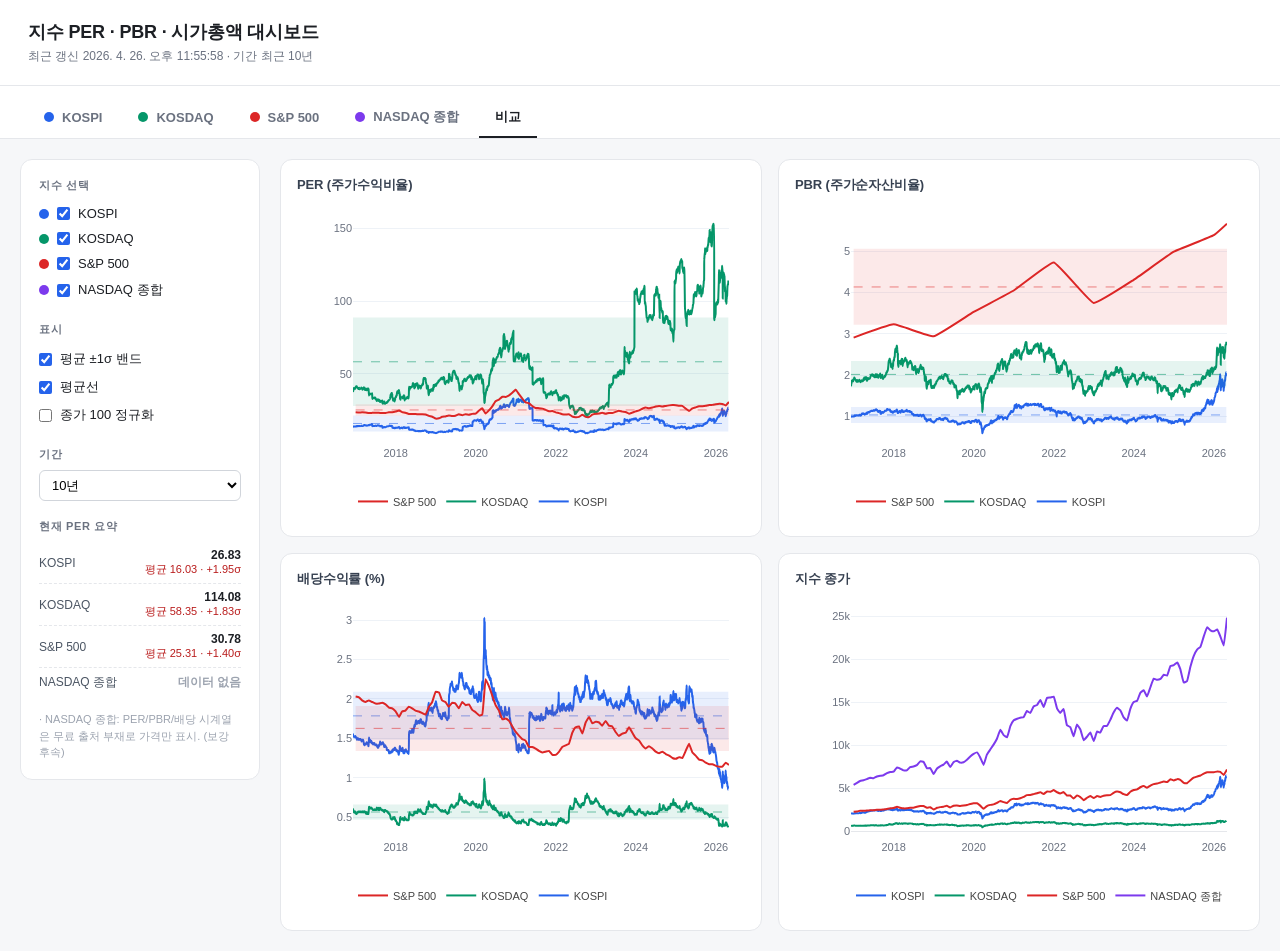
==== index.html @ de661b66 "feat: KOSPI/KOSDAQ/S&P 500/NASDAQ 종합 4지수 PER·PBR 대시보드 초기 빌드 - 정적 페이지 구조 (HTML + Plotly + JSON 데이터) —" ====
<!DOCTYPE html>
<html lang="ko">
<head>
<meta charset="UTF-8">
<title>지수 PER · PBR 대시보드</title>
<meta name="viewport" content="width=device-width, initial-scale=1">
<link rel="stylesheet" href="style.css?v=6">
<meta http-equiv="Cache-Control" content="no-cache, no-store, must-revalidate">
<meta http-equiv="Pragma" content="no-cache">
<meta http-equiv="Expires" content="0">
<script src="https://cdn.plot.ly/plotly-2.35.2.min.js"></script>
</head>
<body>
<header>
  <div>
    <h1>지수 PER · PBR · 시가총액 대시보드</h1>
    <p class="updated">최근 갱신 <span id="updated">-</span> · 기간 최근 10년</p>
  </div>
</header>

<nav class="tabs">
  <button class="tab" data-mode="kospi"><span class="dot" style="background:#2563eb"></span>KOSPI</button>
  <button class="tab" data-mode="kosdaq"><span class="dot" style="background:#059669"></span>KOSDAQ</button>
  <button class="tab" data-mode="sp500"><span class="dot" style="background:#dc2626"></span>S&amp;P 500</button>
  <button class="tab" data-mode="nasdaq"><span class="dot" style="background:#7c3aed"></span>NASDAQ 종합</button>
  <button class="tab is-active" data-mode="compare">비교</button>
</nav>

<main>
  <aside class="sidebar">
    <div id="panel-compare" class="mode-panel">
      <h2>지수 선택</h2>
      <label><span class="dot" style="background:#2563eb"></span><input type="checkbox" data-key="kospi" checked> KOSPI</label>
      <label><span class="dot" style="background:#059669"></span><input type="checkbox" data-key="kosdaq" checked> KOSDAQ</label>
      <label><span class="dot" style="background:#dc2626"></span><input type="checkbox" data-key="sp500" checked> S&amp;P 500</label>
      <label><span class="dot" style="background:#7c3aed"></span><input type="checkbox" data-key="nasdaq" checked> NASDAQ 종합</label>
    </div>

    <h2>표시</h2>
    <label><input type="checkbox" id="opt-band" checked> 평균 ±1σ 밴드</label>
    <label><input type="checkbox" id="opt-mean" checked> 평균선</label>
    <label><input type="checkbox" id="opt-norm"> 종가 100 정규화</label>

    <h2>기간</h2>
    <select id="opt-period">
      <option value="10">10년</option>
      <option value="5">5년</option>
      <option value="3">3년</option>
      <option value="1">1년</option>
    </select>

    <h2 id="summary-title">현재 PER 요약</h2>
    <div id="summary"></div>

    <p class="note" id="note"></p>
  </aside>

  <section class="charts">
    <div class="chart-card" data-metric="per">
      <h3>PER (주가수익비율)</h3>
      <div id="chart-per"></div>
    </div>
    <div class="chart-card" data-metric="pbr">
      <h3>PBR (주가순자산비율)</h3>
      <div id="chart-pbr"></div>
    </div>
    <div class="chart-card" data-metric="div_yield">
      <h3>배당수익률 (%)</h3>
      <div id="chart-div"></div>
    </div>
    <div class="chart-card" data-metric="close">
      <h3>지수 종가</h3>
      <div id="chart-close"></div>
    </div>
  </section>
</main>

<script src="app.js?v=6"></script>
</body>
</html>
---- style.css ----
* { box-sizing: border-box; margin: 0; padding: 0; }

body {
  font-family: -apple-system, BlinkMacSystemFont, "Segoe UI", "Apple SD Gothic Neo",
               "Malgun Gothic", "맑은 고딕", sans-serif;
  color: #1c1f24;
  background: #f6f7f9;
  min-height: 100vh;
}

header {
  padding: 20px 28px;
  background: #fff;
  border-bottom: 1px solid #e5e7eb;
}
header h1 { font-size: 18px; font-weight: 700; letter-spacing: -0.01em; }
header .updated { font-size: 12px; color: #6b7280; margin-top: 4px; }

.tabs {
  display: flex;
  gap: 4px;
  padding: 12px 28px 0;
  background: #fff;
  border-bottom: 1px solid #e5e7eb;
  max-width: 1600px;
  margin: 0 auto;
  overflow-x: auto;
}
.tab {
  background: transparent;
  border: none;
  padding: 10px 16px;
  font-size: 13px;
  font-weight: 600;
  color: #6b7280;
  cursor: pointer;
  display: inline-flex;
  align-items: center;
  gap: 8px;
  border-bottom: 2px solid transparent;
  transition: color .15s, border-color .15s;
  font-family: inherit;
  white-space: nowrap;
}
.tab:hover { color: #1c1f24; }
.tab.is-active {
  color: #1c1f24;
  border-bottom-color: #1c1f24;
}

main {
  display: grid;
  grid-template-columns: 240px 1fr;
  gap: 20px;
  padding: 20px;
  max-width: 1600px;
  margin: 0 auto;
}

.sidebar {
  background: #fff;
  border-radius: 12px;
  padding: 18px;
  height: fit-content;
  border: 1px solid #e5e7eb;
  position: sticky;
  top: 20px;
}
.sidebar h2 {
  font-size: 11px;
  text-transform: uppercase;
  letter-spacing: 0.06em;
  color: #6b7280;
  margin-top: 18px;
  margin-bottom: 8px;
  font-weight: 600;
}
.sidebar h2:first-child { margin-top: 0; }

.sidebar label {
  display: flex;
  align-items: center;
  gap: 8px;
  padding: 5px 0;
  cursor: pointer;
  font-size: 13px;
  user-select: none;
}
.sidebar input[type=checkbox] { accent-color: #2563eb; cursor: pointer; }
.sidebar select {
  width: 100%;
  padding: 6px 8px;
  border: 1px solid #d1d5db;
  border-radius: 6px;
  font-size: 13px;
  background: #fff;
  cursor: pointer;
}

.dot {
  display: inline-block;
  width: 10px; height: 10px;
  border-radius: 50%;
}

.note {
  font-size: 11px;
  color: #9ca3af;
  margin-top: 14px;
  line-height: 1.5;
}

#summary { display: grid; gap: 0; font-size: 12px; }
#summary .row {
  display: grid;
  grid-template-columns: 1fr auto;
  gap: 8px;
  padding: 6px 0;
  border-bottom: 1px dashed #e5e7eb;
  align-items: center;
}
#summary .row:last-child { border-bottom: none; }
#summary .name { color: #4b5563; font-weight: 500; }
#summary .val {
  font-variant-numeric: tabular-nums;
  font-weight: 600;
  text-align: right;
  font-size: 12px;
}
#summary .sub { font-size: 11px; font-weight: 500; }
#summary .z-pos { color: #b91c1c; }
#summary .z-neg { color: #1d4ed8; }

.stat-block {
  padding: 10px 0;
  border-bottom: 1px dashed #e5e7eb;
}
.stat-block:last-child { border-bottom: none; }
.stat-label {
  font-size: 11px;
  color: #6b7280;
  margin-bottom: 2px;
}
.stat-val {
  font-size: 18px;
  font-weight: 700;
  font-variant-numeric: tabular-nums;
  color: #1c1f24;
  margin-bottom: 6px;
}
.stat-grid {
  display: grid;
  grid-template-columns: auto 1fr;
  gap: 2px 8px;
  font-size: 11px;
  color: #6b7280;
}
.stat-grid > span:nth-child(2n) {
  text-align: right;
  font-variant-numeric: tabular-nums;
  color: #374151;
  font-weight: 500;
}
.stat-grid .z-pos { color: #b91c1c !important; }
.stat-grid .z-neg { color: #1d4ed8 !important; }

.charts {
  display: grid;
  grid-template-columns: 1fr 1fr;
  gap: 16px;
}
.charts.charts-single {
  grid-template-columns: 1fr;
}
.charts.charts-single .chart-card > div:last-child {
  height: 480px;
}
.chart-card {
  background: #fff;
  border-radius: 12px;
  border: 1px solid #e5e7eb;
  padding: 16px 16px 12px;
}
.chart-card h3 {
  font-size: 13px;
  font-weight: 600;
  margin-bottom: 10px;
  color: #374151;
  letter-spacing: -0.01em;
}
.chart-card > div:last-child {
  width: 100%;
  height: 320px;
}

@media (max-width: 1100px) {
  main { grid-template-columns: 1fr; }
  .sidebar { position: static; }
  .charts { grid-template-columns: 1fr; }
}
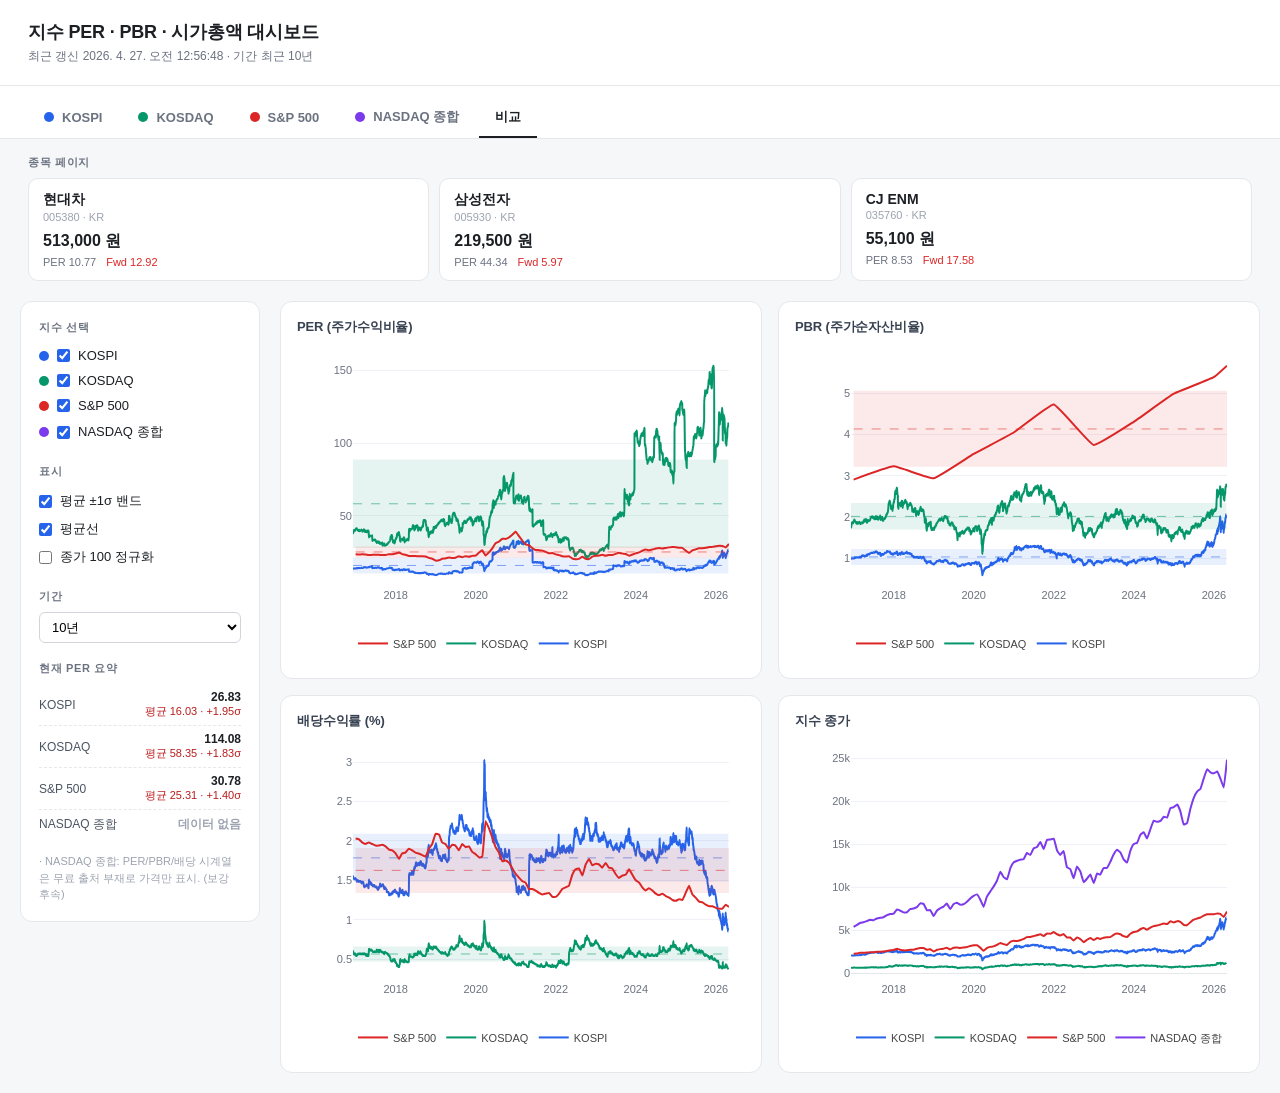
==== commit 29ff30bc: "feat: 종목 네비게이션 카드 (지수 페이지 + 종목 페이지) - data/stocks/_index.json: 종목 매니페스트 자동 생성 (regenerate_stocks_man" ====
--- a/index.html
+++ b/index.html
@@ -4,7 +4,7 @@
 <meta charset="UTF-8">
 <title>지수 PER · PBR 대시보드</title>
 <meta name="viewport" content="width=device-width, initial-scale=1">
-<link rel="stylesheet" href="style.css?v=6">
+<link rel="stylesheet" href="style.css?v=8">
 <meta http-equiv="Cache-Control" content="no-cache, no-store, must-revalidate">
 <meta http-equiv="Pragma" content="no-cache">
 <meta http-equiv="Expires" content="0">
@@ -25,6 +25,11 @@
   <button class="tab" data-mode="nasdaq"><span class="dot" style="background:#7c3aed"></span>NASDAQ 종합</button>
   <button class="tab is-active" data-mode="compare">비교</button>
 </nav>
+
+<section class="stock-strip" id="stock-strip">
+  <h2>종목 페이지</h2>
+  <div class="stock-cards" id="stock-cards"></div>
+</section>
 
 <main>
   <aside class="sidebar">
@@ -75,6 +80,6 @@
   </section>
 </main>
 
-<script src="app.js?v=6"></script>
+<script src="app.js?v=7"></script>
 </body>
 </html>
--- a/style.css
+++ b/style.css
@@ -47,6 +47,66 @@
   color: #1c1f24;
   border-bottom-color: #1c1f24;
 }
+
+.stock-strip {
+  max-width: 1600px;
+  margin: 0 auto;
+  padding: 16px 28px 0;
+}
+.stock-strip h2 {
+  font-size: 11px;
+  text-transform: uppercase;
+  letter-spacing: 0.06em;
+  color: #6b7280;
+  margin-bottom: 8px;
+  font-weight: 600;
+}
+.stock-cards {
+  display: grid;
+  grid-template-columns: repeat(auto-fit, minmax(180px, 1fr));
+  gap: 10px;
+}
+.stock-card {
+  display: block;
+  padding: 12px 14px;
+  background: #fff;
+  border: 1px solid #e5e7eb;
+  border-radius: 10px;
+  text-decoration: none;
+  color: inherit;
+  transition: border-color 0.15s, transform 0.15s;
+}
+.stock-card:hover {
+  border-color: #2563eb;
+  transform: translateY(-1px);
+}
+.stock-card-name {
+  font-size: 14px;
+  font-weight: 700;
+  color: #1c1f24;
+}
+.stock-card-code {
+  font-size: 11px;
+  color: #9ca3af;
+  margin-top: 2px;
+  font-variant-numeric: tabular-nums;
+}
+.stock-card-price {
+  font-size: 16px;
+  font-weight: 700;
+  margin-top: 8px;
+  font-variant-numeric: tabular-nums;
+  color: #1c1f24;
+}
+.stock-card-meta {
+  display: flex;
+  gap: 10px;
+  margin-top: 4px;
+  font-size: 11px;
+  color: #6b7280;
+  font-variant-numeric: tabular-nums;
+}
+.stock-card-meta .fwd { color: #dc2626; }
 
 main {
   display: grid;
@@ -164,6 +224,39 @@
 .stat-grid .z-pos { color: #b91c1c !important; }
 .stat-grid .z-neg { color: #1d4ed8 !important; }
 
+.legend-note {
+  display: flex;
+  flex-direction: column;
+  gap: 4px;
+  margin-top: 14px;
+  padding-top: 12px;
+  border-top: 1px dashed #e5e7eb;
+  font-size: 11px;
+  color: #6b7280;
+}
+.legend-note > span {
+  display: inline-flex;
+  align-items: center;
+  gap: 6px;
+}
+.legend-line {
+  display: inline-block;
+  width: 18px;
+  height: 0;
+  border-top-width: 1.5px;
+  border-top-style: dashed;
+}
+.legend-line.legend-mean { border-top-color: #2563eb; }
+.legend-line.legend-fwd  { border-top-color: #dc2626; border-top-style: dotted; border-top-width: 2px; }
+.legend-band {
+  display: inline-block;
+  width: 18px;
+  height: 10px;
+  background: rgba(37, 99, 235, 0.10);
+  border-top: 1px solid rgba(37, 99, 235, 0.4);
+  border-bottom: 1px solid rgba(37, 99, 235, 0.4);
+}
+
 .charts {
   display: grid;
   grid-template-columns: 1fr 1fr;
